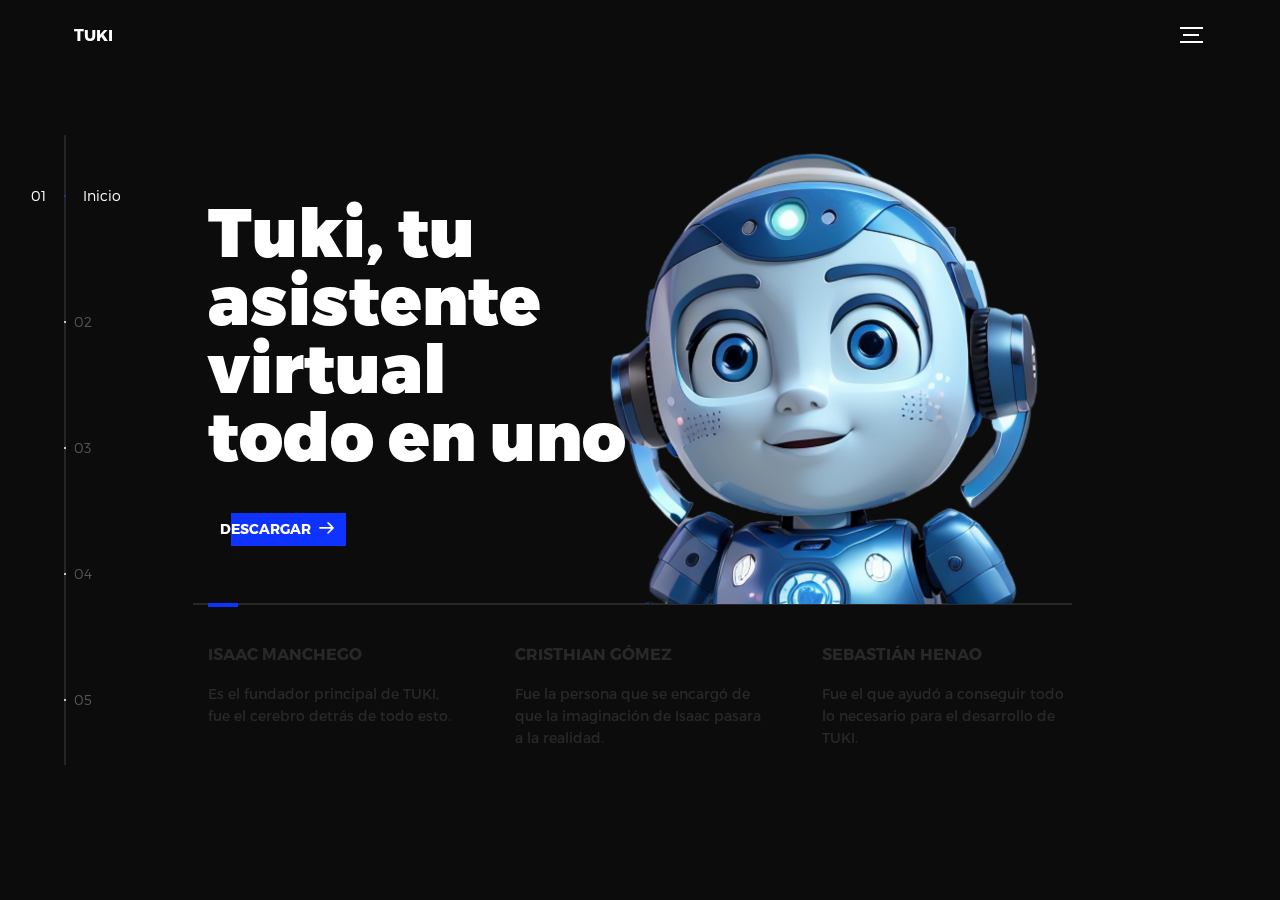
==== index.html @ 8a431427 "first commit" ====
<!DOCTYPE html>
<html lang="en">
<head>
  <title>TUKI</title>
  <meta charset="utf-8">
  <meta name="viewport" content="width=device-width, initial-scale=1">
  <meta http-equiv="X-UA-Compatible" content="IE=edge">
  <meta name="description" content="HTML5 website template">
  <meta name="keywords" content="global, template, html, sass, jquery">
  <meta name="author" content="Bucky Maler">
  <link rel="stylesheet" href="assets/css/main.css">
</head>
<body>

<!-- notification for small viewports and landscape oriented smartphones -->
<div class="device-notification">
  <a class="device-notification--logo" href="#0">
    <img src="" alt="Global">
    <p>TUKI</p>
  </a>
  <p class="device-notification--message">Global has so much to offer that we must request you orient your device to portrait or find a larger screen. You won't be disappointed.</p>
</div>

<div class="perspective effect-rotate-left">
  <div class="container"><div class="outer-nav--return"></div>
    <div id="viewport" class="l-viewport">
      <div class="l-wrapper">
        <header class="header">
          <a class="header--logo" href="#0">
            
            <p>TUKI</p>
          </a>
          <button class="header--cta cta">Descargar</button>
          <div class="header--nav-toggle">
            <span></span>
          </div>
        </header>
        <nav class="l-side-nav">
          <ul class="side-nav">
            <li class="is-active"><span>Inicio</span></li>
            <li><span>Plataformas</span></li>
            <li><span>Acerca de</span></li>
            <li><span>Blog</span></li>
            <li><span>Ayuda</span></li>
          </ul>
        </nav>
        <ul class="l-main-content main-content">
          <li class="l-section section section--is-active">
            <div class="intro">
              <div class="intro--banner">
                <h1>Tuki, tu<br> asistente<br>virtual<br>todo en uno</h1>
                <button class="cta">Descargar
                  <svg version="1.1" id="Layer_1" xmlns="http://www.w3.org/2000/svg" xmlns:xlink="http://www.w3.org/1999/xlink" x="0px" y="0px" viewBox="0 0 150 118" style="enable-background:new 0 0 150 118;" xml:space="preserve">
                  <g transform="translate(0.000000,118.000000) scale(0.100000,-0.100000)">
                    <path d="M870,1167c-34-17-55-57-46-90c3-15,81-100,194-211l187-185l-565-1c-431,0-571-3-590-13c-55-28-64-94-18-137c21-20,33-20,597-20h575l-192-193C800,103,794,94,849,39c20-20,39-29,61-29c28,0,63,30,298,262c147,144,272,271,279,282c30,51,23,60-219,304C947,1180,926,1196,870,1167z"/>
                  </g>
                  </svg>
                  <span class="btn-background"></span>
                </button>
                <img src="assets/img/face.png" alt="Welcome">
              </div>
              <div class="intro--options">
                <a href="#0">
                  <h3>Isaac Manchego</h3>
                  <p>Es el fundador principal de TUKI, fue el cerebro detrás de todo esto.</p>
                </a>
                <a href="#0">
                  <h3>Cristhian Gómez</h3>
                  <p>Fue la persona que se encargó de que la imaginación de Isaac pasara a la realidad.</p>
                </a>
                <a href="#0">
                  <h3>Sebastián Henao</h3>
                  <p>Fue el que ayudó a conseguir todo lo necesario para el desarrollo de TUKI.</p>
                </a>
              </div>
            </div>
          </li>
          <li class="l-section section">
            <div class="work">
              <h2>En todos los dispositivos</h2>
              <div class="work--lockup">
                <ul class="slider">
                  <li class="slider--item slider--item-left">
                    <a href="#0">
                      <div class="slider--item-image">
                        <img src="assets/img/tv.png" alt="TVs">
                      </div>
                      <p class="slider--item-title">Televisores</p>
                      <p class="slider--item-description">Una nueva manera de interactuar con tu televisor.</p>
                    </a>
                  </li>
                  <li class="slider--item slider--item-center">
                    <a href="#0">
                      <div class="slider--item-image">
                        <img src="assets/img/mac.png" alt="desktop">
                      </div>
                      <p class="slider--item-title">Escritorio</p>
                      <p class="slider--item-description">La ayuda remota y productividad son los más esenciales a la hora de usar TUKI en tu computadora.</p>
                    </a>
                  </li>
                  
                  <li class="slider--item slider--item-right">
                    <a href="#0">
                      <div class="slider--item-image">
                        <img src="assets/img/mobilee.png" alt="Mobile">
                      </div>
                      <p class="slider--item-title">Móviles</p>
                      <p class="slider--item-description">TUKI y tú más cercanos que nunca. La comunicación más fácil de todas.</p>
                    </a>
                  </li>
                  <li class="slider--item slider--item2">
                    <a href="#0">
                      <div class="slider--item-image">
                        <img src="assets/img/relloj.png" alt="Watchs">
                      </div>
                      <p class="slider--item-title">Relojes</p>
                      <p class="slider--item-description">El chat de voz y la conectividad, es otro nivel.</p>
                    </a>
                  </li>
                  <li class="slider--item slider--item2">
                    <a href="#0">
                      <div class="slider--item-image">
                        <img src="assets/img/tesla.png" alt="Autos">
                      </div>
                      <p class="slider--item-title">Automóviles</p>
                      <p class="slider--item-description">Tus mejores viajes y aventuras junto a TUKI.</p>
                    </a>
                  </li>
                  <li class="slider--item slider--item2">
                    <a href="#0">
                      <div class="slider--item-image">
                        <img src="assets/img/tablet.png" alt="Tablets">
                      </div>
                      <p class="slider--item-title">Tablets</p>
                      <p class="slider--item-description">La versión ampliada de TUKI Mobile, nada más que agregar.</p>
                    </a>
                  </li>
                </ul>
                <div class="slider--prev">
                  <svg version="1.1" id="Layer_1" xmlns="http://www.w3.org/2000/svg" xmlns:xlink="http://www.w3.org/1999/xlink" x="0px" y="0px"
                  viewBox="0 0 150 118" style="enable-background:new 0 0 150 118;" xml:space="preserve">
                  <g transform="translate(0.000000,118.000000) scale(0.100000,-0.100000)">
                    <path d="M561,1169C525,1155,10,640,3,612c-3-13,1-36,8-52c8-15,134-145,281-289C527,41,562,10,590,10c22,0,41,9,61,29
                    c55,55,49,64-163,278L296,510h575c564,0,576,0,597,20c46,43,37,109-18,137c-19,10-159,13-590,13l-565,1l182,180
                    c101,99,187,188,193,199c16,30,12,57-12,84C631,1174,595,1183,561,1169z"/>
                  </g>
                  </svg>
                </div>
                <div class="slider--next">
                  <svg version="1.1" id="Layer_1" xmlns="http://www.w3.org/2000/svg" xmlns:xlink="http://www.w3.org/1999/xlink" x="0px" y="0px" viewBox="0 0 150 118" style="enable-background:new 0 0 150 118;" xml:space="preserve">
                  <g transform="translate(0.000000,118.000000) scale(0.100000,-0.100000)">
                    <path d="M870,1167c-34-17-55-57-46-90c3-15,81-100,194-211l187-185l-565-1c-431,0-571-3-590-13c-55-28-64-94-18-137c21-20,33-20,597-20h575l-192-193C800,103,794,94,849,39c20-20,39-29,61-29c28,0,63,30,298,262c147,144,272,271,279,282c30,51,23,60-219,304C947,1180,926,1196,870,1167z"/>
                  </g>
                  </svg>
                </div>
              </div>
            </div>
          </li>
          <li class="l-section section">
            <div class="about">
              <div class="about--banner">
                <h2>Tu acceso<br>al futuro<br>tecnológico<br>con TUKI.</h2>
                <a href="#0">Ver más
                  <span>
                    <svg version="1.1" id="Layer_1" xmlns="http://www.w3.org/2000/svg" xmlns:xlink="http://www.w3.org/1999/xlink" x="0px" y="0px" viewBox="0 0 150 118" style="enable-background:new 0 0 150 118;" xml:space="preserve">
                    <g transform="translate(0.000000,118.000000) scale(0.100000,-0.100000)">
                      <path d="M870,1167c-34-17-55-57-46-90c3-15,81-100,194-211l187-185l-565-1c-431,0-571-3-590-13c-55-28-64-94-18-137c21-20,33-20,597-20h575l-192-193C800,103,794,94,849,39c20-20,39-29,61-29c28,0,63,30,298,262c147,144,272,271,279,282c30,51,23,60-219,304C947,1180,926,1196,870,1167z"/>
                    </g>
                    </svg>
                  </span>
                </a>
                <img src="assets/img/acerca de.png" alt="About Us">
              </div>
              <div class="about--options">
                <a href="#0">
                  <h3>Historia y Misión</h3>
                </a>
                <a href="#0">
                  <h3>Nuestro equipo</h3>
                </a>
                <a href="#0">
                  <h3>Proceso y Desarrollo</h3>
                </a>
              </div>
            </div>
          </li>
          <li class="l-section section">
            <div class="about">
              <div class="about--banner">
                <h2 class="titulo">TUKIBlog <br> La comunidad con <br> acceso al <br>futuro tecnológico</h2>
                <a class="more" href="#0">Ver más
                  <span>
                    <svg version="1.1" id="Layer_1" xmlns="http://www.w3.org/2000/svg" xmlns:xlink="http://www.w3.org/1999/xlink" x="0px" y="0px" viewBox="0 0 150 118" style="enable-background:new 0 0 150 118;" xml:space="preserve">
                    <g transform="translate(0.000000,118.000000) scale(0.100000,-0.100000)">
                      <path d="M870,1167c-34-17-55-57-46-90c3-15,81-100,194-211l187-185l-565-1c-431,0-571-3-590-13c-55-28-64-94-18-137c21-20,33-20,597-20h575l-192-193C800,103,794,94,849,39c20-20,39-29,61-29c28,0,63,30,298,262c147,144,272,271,279,282c30,51,23,60-219,304C947,1180,926,1196,870,1167z"/>
                    </g>
                    </svg>
                  </span>
                </a>
                <video src="assets/img/chat.mp4" autoplay>
              </div>
              <div class="intro--options1">
                <a href="#0">
                  <h3>Explora la Tecnología con TUKI</h3>
                  <p>Descubre el mundo tecnológico a través de los ojos de TUKI.</p>
                </a>
                <a href="#0">
                  <h3>Historias Inspiradoras con TUKI</h3>
                  <p>Sumérgete en las historias reales de personas que han transformado sus vidas con TUKI.</p>
                </a>
                <a href="#0">
                  <h3>Consejos para una Vida Digital Equilibrada</h3>
                  <p>Encuentra el equilibrio perfecto entre tu vida en línea y fuera de ella</p>
                </a>
              </div>
            </div>
          </li>
          <li class="l-section section">
            <div class="hire">
              <h2>Soluciona tus problemas</h2>
              <div class="list-help">
              <ul>
                <li>Guía de solución de problemas</li>
                <li>Tutoriales y demos</li>
                <li>Preguntas frecuentes (FAQs)</li>
                <li>Centro de conocimiento</li>
                <li>Foro de Usuarios</li>
                <li>Soporte en tiempo real</li>
                <li>Actualizaciones y noticias</li>
                <li>Manuales de usuario</li>
                <li>Política de privacidad y seguridad</li>
                <li>Chat</li>
                <li>Contacto de soporte</li>
                <li>Feedback del usuario</li>
              </ul>
              </div>
            </div>
          </li>
        </ul>
      </div>
    </div>
  </div>
  <ul class="outer-nav">
    <li class="is-active">Inicio</li>
    <li>Plataformas</li>
    <li>Acerca de</li>
    <li>Blog</li>
    <li>Ayuda</li>
  </ul>
</div>

<script src="https://ajax.googleapis.com/ajax/libs/jquery/2.2.4/jquery.min.js"></script>
<script>window.jQuery || document.write('<script src="assets/js/vendor/jquery-2.2.4.min.js"><\/script>')</script>
<script src="assets/js/functions-min.js"></script>
</body>
</html>
---- assets/css/main.css ----
@font-face {
  font-family: "Montserrat";
  src: url("fonts/Montserrat-Black.eot");
  src: local("☺"), url("fonts/Montserrat-Black.woff") format("woff"),
    url("fonts/Montserrat-Black.ttf") format("truetype"),
    url("fonts/Montserrat-Black.svg") format("svg");
  font-weight: 900;
  font-style: normal;
}
@font-face {
  font-family: "Montserrat";
  src: url("fonts/Montserrat-Bold.eot");
  src: local("☺"), url("fonts/Montserrat-Bold.woff") format("woff"),
    url("fonts/Montserrat-Bold.ttf") format("truetype"),
    url("fonts/Montserrat-Bold.svg") format("svg");
  font-weight: 700;
  font-style: normal;
}
@font-face {
  font-family: "Montserrat";
  src: url("fonts/Montserrat-Regular.eot");
  src: local("☺"), url("fonts/Montserrat-Regular.woff") format("woff"),
    url("fonts/Montserrat-Regular.ttf") format("truetype"),
    url("fonts/Montserrat-Regular.svg") format("svg");
  font-weight: 400;
  font-style: normal;
}
@font-face {
  font-family: "Montserrat";
  src: url("fonts/Montserrat-Light.eot");
  src: local("☺"), url("fonts/Montserrat-Light.woff") format("woff"),
    url("fonts/Montserrat-Light.ttf") format("truetype"),
    url("fonts/Montserrat-Light.svg") format("svg");
  font-weight: 300;
  font-style: normal;
} /*! normalize.css v3.0.2 | MIT License | git.io/normalize */
html {
  font-family: sans-serif;
  -ms-text-size-adjust: 100%;
  -webkit-text-size-adjust: 100%;
}
body {
  margin: 0;
}
article,
aside,
details,
figcaption,
figure,
footer,
header,
hgroup,
main,
menu,
nav,
section,
summary {
  display: block;
}
audio,
canvas,
progress,
video {
  display: inline-block;
  vertical-align: baseline;
}
audio:not([controls]) {
  display: none;
  height: 0;
}
[hidden],
template {
  display: none;
}
a {
  background-color: transparent;
}
a:active,
a:hover {
  outline: 0;
}
abbr[title] {
  border-bottom: 1px dotted;
}
b,
strong {
  font-weight: bold;
}
dfn {
  font-style: italic;
}
h1 {
  font-size: 2em;
  margin: 0.67em 0;
}
mark {
  background: #ff0;
  color: #000;
}
small {
  font-size: 80%;
}
sub,
sup {
  font-size: 75%;
  line-height: 0;
  position: relative;
  vertical-align: baseline;
}
sup {
  top: -0.5em;
}
sub {
  bottom: -0.25em;
}
img {
  border: 0;
}
svg:not(:root) {
  overflow: hidden;
}
figure {
  margin: 1em 40px;
}
hr {
  box-sizing: content-box;
  height: 0;
}
pre {
  overflow: auto;
}
code,
kbd,
pre,
samp {
  font-family: monospace, monospace;
  font-size: 1em;
}
button,
input,
optgroup,
select,
textarea {
  color: inherit;
  font: inherit;
  margin: 0;
}
button {
  overflow: visible;
}
button,
select {
  text-transform: none;
}
button,
html input[type="button"],
input[type="reset"],
input[type="submit"] {
  -webkit-appearance: button;
  cursor: pointer;
}
button[disabled],
html input[disabled] {
  cursor: default;
}
button::-moz-focus-inner,
input::-moz-focus-inner {
  border: 0;
  padding: 0;
}
input {
  line-height: normal;
}
input[type="checkbox"],
input[type="radio"] {
  box-sizing: border-box;
  padding: 0;
}
input[type="number"]::-webkit-inner-spin-button,
input[type="number"]::-webkit-outer-spin-button {
  height: auto;
}
input[type="search"] {
  -webkit-appearance: textfield;
  box-sizing: content-box;
}
input[type="search"]::-webkit-search-cancel-button,
input[type="search"]::-webkit-search-decoration {
  -webkit-appearance: none;
}
fieldset {
  border: 1px solid #c0c0c0;
  margin: 0 2px;
  padding: 0.35em 0.625em 0.75em;
}
legend {
  border: 0;
  padding: 0;
}
textarea {
  overflow: auto;
}
optgroup {
  font-weight: bold;
}
table {
  border-collapse: collapse;
  border-spacing: 0;
}
td,
th {
  padding: 0;
}
::-moz-selection {
  background: #fff498;
}
::selection {
  background: #fff498;
}
::-moz-selection {
  background: #fff498;
}
img::-moz-selection {
  background: transparent;
}
img::selection {
  background: transparent;
}
img::-moz-selection {
  background: transparent;
}
body {
  -webkit-tap-highlight-color: #fff498;
}
body {
  background-color: #0c0c0c;
  font-size: 14px;
  line-height: 1.6;
  font-family: "Montserrat", sans-serif;
  color: #fff;
  -webkit-font-smoothing: antialiased;
  -webkit-text-size-adjust: 100%;
}
.l-viewport {
  position: relative;
  width: 100%;
  height: 100vh;
  box-shadow: 0 0 45px 5px rgba(0, 0, 0, 0.85);
  overflow: hidden;
}
.l-wrapper {
  position: relative;
  width: 1440px;
  max-width: 90%;
  height: 100%;
  margin: 0 auto;
}
.l-side-nav {
  position: absolute;
  left: 0;
  display: -webkit-box;
  display: -webkit-flex;
  display: -ms-flexbox;
  display: flex;
  height: 100%;
  -webkit-box-align: center;
  -webkit-align-items: center;
  -ms-flex-align: center;
  align-items: center;
}
.l-side-nav::before {
  content: "";
  position: absolute;
  top: 50%;
  left: 0;
  -webkit-transform: translateY(-50%);
  transform: translateY(-50%);
  width: 2px;
  height: 70%;
  max-height: 750px;
  background-color: #555;
  opacity: 0.35;
  z-index: 10;
}
@media (max-width: 1180px) {
  .l-side-nav {
    display: none;
  }
}
.l-main-content {
  position: relative;
  width: 100%;
  height: 100%;
  margin: 0;
  padding: 0;
  list-style: none;
}
.l-section {
  position: absolute;
  width: 100%;
  height: 100%;
}
.device-notification {
  display: none;
  position: fixed;
  top: 0;
  left: 0;
  width: 100%;
  height: 100%;
  -webkit-box-orient: vertical;
  -webkit-box-direction: normal;
  -webkit-flex-direction: column;
  -ms-flex-direction: column;
  flex-direction: column;
  -webkit-box-align: center;
  -webkit-align-items: center;
  -ms-flex-align: center;
  -ms-grid-row-align: center;
  align-items: center;
  -webkit-box-pack: center;
  -webkit-justify-content: center;
  -ms-flex-pack: center;
  justify-content: center;
  background-color: #0c0c0c;
  z-index: 12;
}
.device-notification--logo {
  display: -webkit-box;
  display: -webkit-flex;
  display: -ms-flexbox;
  display: flex;
  -webkit-box-align: center;
  -webkit-align-items: center;
  -ms-flex-align: center;
  align-items: center;
  text-decoration: none;
  color: #fff;
}
.device-notification--logo p {
  margin: 0 0 0 10px;
  font-size: 16px;
  font-weight: 700;
  text-transform: uppercase;
}
.device-notification--message {
  width: 70%;
  margin: 30px 0 0 0;
  font-weight: 700;
  text-align: center;
}
@media (max-width: 767px) and (min-width: 601px) and (max-height: 680px) {
  .device-notification {
    display: -webkit-box;
    display: -webkit-flex;
    display: -ms-flexbox;
    display: flex;
  }
}
@media (max-width: 600px) and (min-width: 480px) and (max-height: 580px) {
  .device-notification {
    display: -webkit-box;
    display: -webkit-flex;
    display: -ms-flexbox;
    display: flex;
  }
}
@media (max-width: 736px) and (min-width: 360px) and (orientation: landscape) {
  .device-notification {
    display: -webkit-box;
    display: -webkit-flex;
    display: -ms-flexbox;
    display: flex;
  }
}
@media (max-width: 359px) {
  .device-notification {
    display: -webkit-box;
    display: -webkit-flex;
    display: -ms-flexbox;
    display: flex;
  }
}
.section {
  opacity: 0;
  visibility: hidden;
  -webkit-transition: opacity 0.4s ease-in-out, visibility 0s 0.4s;
  transition: opacity 0.4s ease-in-out, visibility 0s 0.4s;
}
.section--is-active {
  opacity: 1;
  visibility: visible;
  z-index: 1;
  -webkit-transition: opacity 0.4s ease-in-out 0.4s;
  transition: opacity 0.4s ease-in-out 0.4s;
}
.section--next {
  -webkit-transform: translateY(-45px);
  transform: translateY(-45px);
  -webkit-transition: -webkit-transform 0.4s ease-in-out;
  transition: -webkit-transform 0.4s ease-in-out;
  transition: transform 0.4s ease-in-out;
  transition: transform 0.4s ease-in-out, -webkit-transform 0.4s ease-in-out;
}
.section--prev {
  -webkit-transform: translateY(45px);
  transform: translateY(45px);
  -webkit-transition: -webkit-transform 0.4s ease-in-out;
  transition: -webkit-transform 0.4s ease-in-out;
  transition: transform 0.4s ease-in-out;
  transition: transform 0.4s ease-in-out, -webkit-transform 0.4s ease-in-out;
}
.header {
  position: absolute;
  top: 0;
  left: 0;
  display: -webkit-box;
  display: -webkit-flex;
  display: -ms-flexbox;
  display: flex;
  width: 100%;
  height: 70px;
  -webkit-box-align: center;
  -webkit-align-items: center;
  -ms-flex-align: center;
  align-items: center;
  -webkit-box-pack: justify;
  -webkit-justify-content: space-between;
  -ms-flex-pack: justify;
  justify-content: space-between;
  z-index: 10;
}
.header--logo {
  display: -webkit-box;
  display: -webkit-flex;
  display: -ms-flexbox;
  display: flex;
  -webkit-box-align: center;
  -webkit-align-items: center;
  -ms-flex-align: center;
  align-items: center;
  text-decoration: none;
  color: #fff;
}
.header--logo p {
  margin: 0 0 0 10px;
  font-size: 16px;
  font-weight: 700;
  text-transform: uppercase;
}
.header--nav-toggle {
  display: -webkit-box;
  display: -webkit-flex;
  display: -ms-flexbox;
  display: flex;
  width: 50px;
  height: 50px;
  -webkit-box-orient: vertical;
  -webkit-box-direction: normal;
  -webkit-flex-direction: column;
  -ms-flex-direction: column;
  flex-direction: column;
  -webkit-box-align: center;
  -webkit-align-items: center;
  -ms-flex-align: center;
  align-items: center;
  -webkit-box-pack: center;
  -webkit-justify-content: center;
  -ms-flex-pack: center;
  justify-content: center;
  cursor: pointer;
}
.header--nav-toggle span,
.header--nav-toggle::before,
.header--nav-toggle::after {
  content: "";
  position: relative;
  width: 16px;
  height: 2px;
  background-color: #fff;
}
.header--nav-toggle::before {
  bottom: 5px;
  width: 23px;
}
.header--nav-toggle::after {
  top: 5px;
  width: 23px;
}
.header--cta {
  position: absolute;
  top: 50%;
  left: 50%;
  -webkit-transform: translate(-50%, -50%);
  transform: translate(-50%, -50%);
  padding: 0 20px;
  line-height: 30px;
  text-decoration: none;
  color: #fff;
  font-weight: 700;
  text-transform: uppercase;
  background-color: #0f33ff;
  border: none;
  opacity: 0;
  visibility: hidden;
  -webkit-transition: opacity 0.4s ease-in-out, visibility 0s 0.4s;
  transition: opacity 0.4s ease-in-out, visibility 0s 0.4s;
}
.header--cta:focus {
  outline: none;
}
.header--cta.is-active {
  opacity: 1;
  visibility: visible;
  -webkit-transition: opacity 0.4s ease-in-out 0.4s;
  transition: opacity 0.4s ease-in-out 0.4s;
}
@media (max-width: 767px) {
  .header--cta {
    display: none;
  }
}
.side-nav {
  position: relative;
  display: -webkit-box;
  display: -webkit-flex;
  display: -ms-flexbox;
  display: flex;
  width: 100px;
  height: 70%;
  max-height: 750px;
  -webkit-box-orient: vertical;
  -webkit-box-direction: normal;
  -webkit-flex-direction: column;
  -ms-flex-direction: column;
  flex-direction: column;
  -webkit-justify-content: space-around;
  -ms-flex-pack: distribute;
  justify-content: space-around;
  margin: 0;
  padding: 0;
  list-style-position: inside;
  z-index: 10;
}
.side-nav > li {
  position: relative;
  top: -5px;
  color: #fff;
  font-size: 6px;
  cursor: pointer;
}
.side-nav > li span {
  position: relative;
  top: 3px;
  left: 10px;
  color: #fff;
  font-size: 14px;
  font-weight: 300;
  opacity: 0;
  visibility: hidden;
}
.side-nav > li::before {
  position: absolute;
  top: 3px;
  left: 10px;
  color: #555;
  font-size: 14px;
  font-weight: 300;
}
.side-nav li:nth-child(1)::before {
  content: "01";
}
.side-nav li:nth-child(2)::before {
  content: "02";
}
.side-nav li:nth-child(3)::before {
  content: "03";
}
.side-nav li:nth-child(4)::before {
  content: "04";
}
.side-nav li:nth-child(5)::before {
  content: "05";
}
.side-nav li.is-active {
  color: #0f33ff;
  -webkit-transition: color 0.4s ease-in-out;
  transition: color 0.4s ease-in-out;
}
.side-nav li.is-active span {
  opacity: 1;
  visibility: visible;
  -webkit-transition: opacity 0.4s ease-in-out;
  transition: opacity 0.4s ease-in-out;
}
.side-nav li.is-active::before {
  left: -33px;
  color: #fff;
}
.intro {
  position: relative;
  display: -webkit-box;
  display: -webkit-flex;
  display: -ms-flexbox;
  display: flex;
  width: 900px;
  max-width: 75%;
  height: 100%;
  -webkit-box-orient: vertical;
  -webkit-box-direction: normal;
  -webkit-flex-direction: column;
  -ms-flex-direction: column;
  flex-direction: column;
  -webkit-box-pack: center;
  -webkit-justify-content: center;
  -ms-flex-pack: center;
  justify-content: center;
  margin: 0 auto;
}
@media (max-width: 1180px) {
  .intro {
    max-width: 100%;
  }
}
.intro--banner {
  position: relative;
  height: 475px;
}
.intro--banner::before {
  content: "";
  position: absolute;
  bottom: 20px;
  left: -15px;
  right: 0;
  height: 2px;
  background-color: #282828;
}
.intro--banner::after {
  content: "";
  position: absolute;
  bottom: 18px;
  left: 0;
  width: 30px;
  height: 4px;
  background-color: #0f33ff;
}
.intro--banner h1 {
  position: relative;
  font-size: 68px;
  font-weight: 900;
  line-height: 1;
  z-index: 1;
}
.intro--banner button {
  position: relative;
  padding: 5px 17px 5px 12px;
  font-weight: 700;
  text-transform: uppercase;
  background-color: transparent;
  border: none;
}
.intro--banner button .btn-background {
  position: absolute;
  top: 0;
  left: 23px;
  right: 0;
  height: 100%;
  background-color: #0f33ff;
  z-index: -1;
  -webkit-transition: left 0.2s ease-in-out;
  transition: left 0.2s ease-in-out;
}
.intro--banner button:hover .btn-background {
  left: 0;
}
.intro--banner button:focus {
  outline: none;
}
.intro--banner button svg {
  position: relative;
  left: 5px;
  width: 15px;
  fill: #fff;
}
.intro--banner img {
  position: absolute;
  bottom: 21px;
  right: -12px;
}
.intro--options {
  display: -webkit-box;
  display: -webkit-flex;
  display: -ms-flexbox;
  display: flex;
  -webkit-box-pack: justify;
  -webkit-justify-content: space-between;
  -ms-flex-pack: justify;
  justify-content: space-between;
  margin: 0;
  padding: 0;
  list-style: none;
}
.intro--options > a {
  max-width: 250px;
  text-decoration: none;
  color: #282828;
  -webkit-transition: color 0.2s ease-in-out;
  transition: color 0.2s ease-in-out;
}
.intro--options > a:hover {
  color: #fff;
}
.intro--options h3 {
  font-size: 16px;
  text-transform: uppercase;
}
.intro--options p {
  margin-bottom: 0;
}

.intro--options1 {
  display: -webkit-box;
  display: -webkit-flex;
  display: -ms-flexbox;
  display: flex;
  -webkit-box-pack: justify;
  -webkit-justify-content: space-between;
  -ms-flex-pack: justify;
  justify-content: space-between;
  margin: 0;
  padding: 0;
  list-style: none;
}
.intro--options1 > a {
  max-width: 250px;
  text-decoration: none;
  color: gray;
  -webkit-transition: color 0.2s ease-in-out;
  transition: color 0.2s ease-in-out;
}
.intro--options1 > a:hover {
  color: #fff;
}
.intro--options1 h3 {
  font-size: 16px;
  text-transform: uppercase;
  transform: translateY(-50%);
  background-color: #0f33ff;
  border-radius: 10px;
  padding: 3px 9px;
  color: #fff;
}
.intro--options1 p {
  margin-bottom:0px;
  transform: translateY(-60%);
}
@media (max-width: 900px) {
  .intro--banner {
    height: 380px;
  }
  .intro--banner h1 {
    font-size: 55px;
  }
  .intro--banner img {
    width: 430px;
  }
  .intro--options > a {
    margin-right: 30px;
  }
  .intro--options > a:last-child {
    margin-right: 0;
  }
}
@media (max-width: 767px) {
  .intro--banner {
    height: 305px;
  }
  .intro--banner h1 {
    font-size: 44px;
  }
  .intro--banner img {
    width: 330px;
  }
  .intro--options {
    display: block;
  }
  .intro--options > a {
    display: block;
    max-width: 100%;
    margin: 0 0 30px 0;
  }
  .intro--options > a:last-child {
    margin-bottom: 0;
  }
}
@media (max-width: 600px) {
  .intro--banner {
    height: 360px;
  }
  .intro--banner h1 {
    font-size: 55px;
  }
  .intro--banner img {
    display: none;
  }
}
@media (max-width: 600px) and (max-height: 750px) {
  .intro--banner {
    height: auto;
  }
  .intro--banner::before,
  .intro--banner::after {
    display: none;
  }
  .intro--banner h1 {
    margin-top: 0;
  }
  .intro--options {
    display: none;
  }
}
.work {
  position: relative;
  display: -webkit-box;
  display: -webkit-flex;
  display: -ms-flexbox;
  display: flex;
  width: 960px;
  max-width: 80%;
  height: 100%;
  -webkit-box-orient: vertical;
  -webkit-box-direction: normal;
  -webkit-flex-direction: column;
  -ms-flex-direction: column;
  flex-direction: column;
  -webkit-box-pack: center;
  -webkit-justify-content: center;
  -ms-flex-pack: center;
  justify-content: center;
  margin: 0 auto;
}
@media (max-width: 1180px) {
  .work {
    max-width: 100%;
  }
}
.work h2 {
  margin: 0 0 20px 0;
  font-size: 30px;
  text-align: center;
}
.work--lockup {
  position: relative;
}
.work--lockup .slider {
  position: relative;
  display: -webkit-box;
  display: -webkit-flex;
  display: -ms-flexbox;
  display: flex;
  width: 80%;
  margin: 0 auto;
  padding: 0;
  list-style: none;
}
.work--lockup .slider--item {
  position: absolute;
  display: none;
  text-align: center;
}
.work--lockup .slider--item a {
  text-decoration: none;
  color: #fff;
}
.work--lockup .slider--item-title {
  margin-top: 10px;
  font-size: 12px;
  font-weight: 700;
  text-transform: uppercase;
  background-color: #000;
  border-radius: 15px;
}

.work--lockup .slider--item-title2 {
    margin-top: 10px;
    font-size: 12px;
    font-weight: 700;
    text-transform: uppercase;
}

.work--lockup .slider--item-description {
  display: none;
  max-width: 250px;
  margin: 0 auto;
}
.work--lockup .slider--item-image {
  width: 150px;
  height: 150px;
  margin: 0 auto;
  border-radius: 50%;
  overflow: hidden;
}
.work--lockup .slider--item-image img {
  width: 100%;
}
.work--lockup .slider--item-left {
  top: 50%;
  left: 0;
  -webkit-transform: translateY(-50%);
  transform: translateY(-50%);
  display: block;
}
.work--lockup .slider--item-right {
  top: 50%;
  right: 0;
  -webkit-transform: translateY(-50%);
  transform: translateY(-50%);
  display: block;
}
.work--lockup .slider--item-center {
  position: relative;
  top: 30px;
  left: 50%;
  -webkit-transform: translateX(-50%);
  transform: translateX(-50%);
  display: block;
}
.work--lockup .slider--item-center a {
  color: #fff;
}
.work--lockup .slider--item-center .slider--item-title {
  margin-top: 25px;
  font-size: 16px;
}
.work--lockup .slider--item-center .slider--item-description {
  display: block;
}
.work--lockup .slider--item-center .slider--item-image {
  width: 300px;
  height: 300px;
}
.work--lockup .slider--next,
.work--lockup .slider--prev {
  position: absolute;
  top: 160px;
  display: -webkit-box;
  display: -webkit-flex;
  display: -ms-flexbox;
  display: flex;
  width: 50px;
  height: 50px;
  -webkit-box-align: center;
  -webkit-align-items: center;
  -ms-flex-align: center;
  align-items: center;
  -webkit-box-pack: center;
  -webkit-justify-content: center;
  -ms-flex-pack: center;
  justify-content: center;
  background-color: #282828;
  border-radius: 50%;
  cursor: pointer;
}
.work--lockup .slider--next svg,
.work--lockup .slider--prev svg {
  width: 20px;
  fill: #fff;
}
.work--lockup .slider--next {
  right: 0;
}
.work--lockup .slider--prev {
  left: 0;
}
@media (max-width: 900px) {
  .work--lockup .slider--item-image {
    width: 120px;
    height: 120px;
  }
  .work--lockup .slider--item-center .slider--item-image {
    width: 240px;
    height: 240px;
  }
  .work--lockup .slider--next,
  .work--lockup .slider--prev {
    top: 130px;
  }
}
@media (max-width: 767px) {
  .work--lockup .slider {
    width: 75%;
  }
  .work--lockup .slider--item-image {
    width: 90px;
    height: 90px;
  }
  .work--lockup .slider--item-center .slider--item-image {
    width: 190px;
    height: 190px;
  }
  .work--lockup .slider--next,
  .work--lockup .slider--prev {
    top: 105px;
  }
}
@media (max-width: 600px) {
  .work--lockup .slider {
    width: auto;
  }
  .work--lockup .slider--item-left,
  .work--lockup .slider--item-right {
    display: none;
  }
}
.about {
  position: relative;
  display: -webkit-box;
  display: -webkit-flex;
  display: -ms-flexbox;
  display: flex;
  width: 900px;
  max-width: 75%;
  height: 100%;
  -webkit-box-orient: vertical;
  -webkit-box-direction: normal;
  -webkit-flex-direction: column;
  -ms-flex-direction: column;
  flex-direction: column;
  -webkit-box-pack: center;
  -webkit-justify-content: center;
  -ms-flex-pack: center;
  justify-content: center;
  margin: 0 auto;
}
@media (max-width: 1180px) {
  .about {
    max-width: 100%;
  }
}
.about--banner {
  position: relative;
  height: 475px;
}
.about--banner::before {
  content: "";
  position: absolute;
  top: 20px;
  left: 200px;
  -webkit-transform: rotate(-25deg);
  transform: rotate(-25deg);
  border: 5px solid #0f33ff;
  border-right-color: transparent;
  border-bottom-color: transparent;
}
.about--banner::after {
  content: "";
  position: absolute;
  top: 75px;
  left: 400px;
  -webkit-transform: rotate(45deg);
  transform: rotate(45deg);
  width: 10px;
  height: 10px;
  background-color: #0f33ff;
}
.about--banner h2 {
  position: relative;
  margin-top: 35px;
  font-size: 68px;
  font-weight: 900;
  line-height: 1;
  z-index: 1;
}
.about--banner h2::before {
  content: "";
  position: absolute;
  top: 60px;
  left: 268px;
  width: 30px;
  height: 30px;
  background-color: #0f33ff;
  border-radius: 50%;
}
.about--banner h2::after {
  content: "";
  position: absolute;
  top: 255px;
  left: 255px;
  width: 10px;
  height: 10px;
  background-color: #0f33ff;
}

.about--banner .titulo {
  position: relative;
  margin-top: 55px;
  font-size: 68px;
  font-weight: 900;
  line-height: 1;
  z-index: 1;
}
.about--banner .titulo::before {
  content: "";
  position: absolute;
  top: 60px;
  left: 268px;
  width: 30px;
  height: 30px;
  background-color: #0f33ff;
  border-radius: 50%;
}
.about--banner .titulo::after {
  content: "";
  position: absolute;
  top: 255px;
  left: 255px;
  width: 10px;
  height: 10px;
  background-color: #0f33ff;
}
.about--banner a {
  padding: 5px 17px 5px 0;
  text-decoration: none;
  color: #fff;
  font-weight: 700;
  text-transform: uppercase;
  background-color: transparent;
}

.about--banner .more {
  padding: 5px 17px 5px 0;
  text-decoration: none;
  color: #fff;
  background-color: #0f33ff;
  font-weight: 700;
  text-transform: uppercase;
  background-color: transparent;
}
.about--banner a:hover svg {
  left: 10px;
}
.about--banner a svg {
  position: relative;
  left: 5px;
  width: 15px;
  fill: #fff;
  -webkit-transition: left 0.2s ease-in-out;
  transition: left 0.2s ease-in-out;
}
.about--banner img {
  position: absolute;
  bottom: -90px;
  right: -12px;
}
.about--banner video {
  position: absolute;
  height: 60vh;
  bottom: 50px;
  border-radius: 20px;
  right: -58px;
}
.about--options {
  display: -webkit-box;
  display: -webkit-flex;
  display: -ms-flexbox;
  display: flex;
  max-width: 600px;
  -webkit-box-pack: justify;
  -webkit-justify-content: space-between;
  -ms-flex-pack: justify;
  justify-content: space-between;
  margin: 0;
  padding: 0;
  list-style: none;
}
.about--options > a {
  position: relative;
  width: 150px;
  height: 75px;
  text-decoration: none;
  color: #fff;
  border: 10px solid #0f33ff;
  background-position: center;
  background-size: cover;
  background-repeat: no-repeat;
}
.about--options > a:nth-child(1) {
  background-image: url("../img/history.webp");
}
.about--options > a:nth-child(2) {
  background-image: url("../img/todo.webp");
}
.about--options > a:nth-child(3) {
  background-image: url("../img/process.webp");
}
.about--options > a:hover h3 {
  bottom: -50px;
}
.about--options h3 {
  position: absolute;
  bottom: -38px;
  left: 10px;
  font-size: 16px;
  text-transform: uppercase;
  -webkit-transition: bottom 0.2s ease-in-out, left 0.2s ease-in-out;
  transition: bottom 0.2s ease-in-out, left 0.2s ease-in-out;
}
@media (max-width: 767px) {
  .about--banner {
    height: 305px;
  }
  .about--banner::before {
    top: 0;
    left: 125px;
  }
  .about--banner::after {
    top: 35px;
    left: 260px;
  }
  .about--banner h2 {
    margin-top: 10px;
    font-size: 44px;
  }
  .about--banner h2::before {
    top: 28px;
    left: 168px;
  }
  .about--banner h2::after {
    top: 163px;
    left: 163px;
  }
  .about--banner img {
    width: 315px;
  }
}
@media (max-width: 600px) {
  .about--banner {
    height: auto;
  }
  .about--banner::before {
    left: 155px;
  }
  .about--banner::after {
    left: 310px;
  }
  .about--banner h2 {
    margin-top: 0;
    font-size: 55px;
  }
  .about--banner h2::before {
    top: 43px;
    left: 214px;
  }
  .about--banner h2::after {
    top: 205px;
    left: 205px;
  }
  .about--banner img {
    display: none;
  }
  .about--options {
    display: none;
  }
}
.contact {
  position: fixed;
  top: 0;
  left: 0;
  width: 100%;
  height: 100;
  background-position: center;
  background-size: cover;
  background-repeat: no-repeat;
}
.contact--lockup {
  position: relative;
  display: -webkit-box;
  display: -webkit-flex;
  display: -ms-flexbox;
  display: flex;
  width: 900px;
  max-width: 75%;
  height: 100%;
  -webkit-box-align: center;
  -webkit-align-items: center;
  -ms-flex-align: center;
  align-items: center;
  -webkit-box-pack: end;
  -webkit-justify-content: flex-end;
  -ms-flex-pack: end;
  justify-content: flex-end;
  margin: 0 auto;
}
@media (max-width: 1180px) {
  .contact--lockup {
    max-width: 90%;
  }
}
@media (max-width: 767px) {
  .contact--lockup {
    -webkit-box-pack: center;
    -webkit-justify-content: center;
    -ms-flex-pack: center;
    justify-content: center;
  }
}
.contact--lockup .modal {
  padding: 45px 45px;
  text-align: center;
  background-color: #0c0c0c;
  box-shadow: 0 0 30px 0 rgba(0, 0, 0, 0.75);
}
.contact--lockup .modal--information p,
.contact--lockup .modal--information a {
  display: block;
  margin: 14px 0;
  text-decoration: none;
  color: #fff;
  font-weight: 700;
}
.contact--lockup .modal--information p {
  margin-top: 0;
}
.contact--lockup .modal--options {
  margin: 0;
  padding: 0;
  list-style: none;
}
.contact--lockup .modal--options > li {
  width: 130px;
  margin: 0 auto 25px auto;
}
.contact--lockup .modal--options li:nth-child(1) {
  background-color: #1769ff;
}
.contact--lockup .modal--options li:nth-child(2) {
  background-color: #ea4c89;
}
.contact--lockup .modal--options li:nth-child(3) {
  margin-bottom: 0;
  background-color: #0f33ff;
  text-transform: uppercase;
}
.contact--lockup .modal--options a {
  display: block;
  width: 100%;
  padding: 8px 0;
  text-decoration: none;
  color: #fff;
  font-weight: 700;
}

.list-help {
  align-items: center;
  justify-content: center;
}

.list-help ul li {
  display: inline-block;
  background-color: transparent;
  border: 1px solid white;
  padding: 8px 8px;
  margin: 10px;
  font-size: 20px;
}

.list-help ul li:hover {
  background-color:#0f33ff;
  border: none;
  font-size: 23px;
  transition: .8s;
}

.hire {
  position: relative;
  display: -webkit-box;
  display: -webkit-flex;
  display: -ms-flexbox;
  display: flex;
  width: 700px;
  max-width: 75%;
  height: 100%;
  -webkit-box-orient: vertical;
  -webkit-box-direction: normal;
  -webkit-flex-direction: column;
  -ms-flex-direction: column;
  flex-direction: column;
  -webkit-box-pack: center;
  -webkit-justify-content: center;
  -ms-flex-pack: center;
  justify-content: center;
  margin: 0 auto;
}
@media (max-width: 1180px) {
  .hire {
    max-width: 100%;
  }
}
.hire h2 {
  margin: 0 0 20px 0;
  font-size: 30px;
  text-align: center;
}
.work-request {
  display: -webkit-box;
  display: -webkit-flex;
  display: -ms-flexbox;
  display: flex;
  width: 100%;
  -webkit-box-orient: vertical;
  -webkit-box-direction: normal;
  -webkit-flex-direction: column;
  -ms-flex-direction: column;
  flex-direction: column;
  -webkit-box-align: center;
  -webkit-align-items: center;
  -ms-flex-align: center;
  align-items: center;
  color: #fff;
}
.work-request input[type="submit"] {
  width: 400px;
  max-width: 100%;
  line-height: 50px;
  font-size: 16px;
  font-weight: 700;
  text-transform: uppercase;
  background-color: #0f33ff;
  border: none;
  border-radius: 0;
}
.work-request input[type="submit"]:focus {
  outline: none;
}
.work-request--options {
  display: -webkit-box;
  display: -webkit-flex;
  display: -ms-flexbox;
  display: flex;
  width: 100%;
  -webkit-box-orient: vertical;
  -webkit-box-direction: normal;
  -webkit-flex-direction: column;
  -ms-flex-direction: column;
  flex-direction: column;
  -webkit-box-align: center;
  -webkit-align-items: center;
  -ms-flex-align: center;
  align-items: center;
  margin: 30px 0;
}
.work-request--options .options-a {
  display: -webkit-box;
  display: -webkit-flex;
  display: -ms-flexbox;
  display: flex;
  width: 100%;
  -webkit-box-pack: justify;
  -webkit-justify-content: space-between;
  -ms-flex-pack: justify;
  justify-content: space-between;
}
.work-request--options .options-b {
  display: -webkit-box;
  display: -webkit-flex;
  display: -ms-flexbox;
  display: flex;
  width: 72%;
  -webkit-flex-wrap: wrap;
  -ms-flex-wrap: wrap;
  flex-wrap: wrap;
  -webkit-justify-content: space-around;
  -ms-flex-pack: distribute;
  justify-content: space-around;
}
.work-request--options label {
  display: block;
  width: 200px;
  margin-bottom: 30px;
  line-height: 50px;
  font-size: 16px;
  font-weight: 700;
  text-align: center;
  border: 2px solid #fff;
  cursor: pointer;
  -webkit-transition: background-color 0.2s ease-in-out,
    border-color 0.2s ease-in-out;
  transition: background-color 0.2s ease-in-out, border-color 0.2s ease-in-out;
}
.work-request--options label svg {
  position: relative;
  left: -5px;
  width: 0;
  fill: #fff;
  -webkit-transition: width 0.2s ease-in-out;
  transition: width 0.2s ease-in-out;
}
.work-request--options input[type="checkbox"] {
  display: none;
}
.work-request--options input[type="checkbox"]:checked + label {
  background-color: #0f33ff;
  border-color: #0f33ff;
}
.work-request--options input[type="checkbox"]:checked + label svg {
  width: 15px;
}
.work-request--information {
  display: -webkit-box;
  display: -webkit-flex;
  display: -ms-flexbox;
  display: flex;
  width: 100%;
  -webkit-box-pack: justify;
  -webkit-justify-content: space-between;
  -ms-flex-pack: justify;
  justify-content: space-between;
  margin-bottom: 60px;
}
.work-request--information .information-name,
.work-request--information .information-email {
  position: relative;
  width: 45%;
  height: 50px;
  font-size: 30px;
  font-weight: 300;
}
.work-request--information input[type="text"],
.work-request--information input[type="email"] {
  width: 100%;
  padding: 0 0 5px 0;
  background-color: transparent;
  border: none;
  border-bottom: 1px solid #fff;
  border-radius: 0;
}
.work-request--information input[type="text"]:focus,
.work-request--information input[type="email"]:focus {
  outline: none;
  background-color: #0c0c0c;
}
.work-request--information label {
  position: absolute;
  top: 0;
  left: 0;
  pointer-events: none;
  -webkit-transition: top 0.2s ease-in-out, font-size 0.2s ease-in-out;
  transition: top 0.2s ease-in-out, font-size 0.2s ease-in-out;
}
.work-request--information input:focus + label,
.work-request--information input.has-value + label {
  top: -15px;
  font-size: 14px;
}
@media (max-width: 767px) {
  .work-request--options {
    -webkit-box-orient: horizontal;
    -webkit-box-direction: normal;
    -webkit-flex-direction: row;
    -ms-flex-direction: row;
    flex-direction: row;
    -webkit-justify-content: space-around;
    -ms-flex-pack: distribute;
    justify-content: space-around;
  }
  .work-request--options .options-a,
  .work-request--options .options-b {
    display: block;
    width: auto;
  }
}
@media (max-width: 600px) {
  .work-request--options {
    margin: 20px 0;
  }
}
@media (max-width: 600px) and (max-width: 415px) {
  .work-request--options {
    -webkit-box-pack: justify;
    -webkit-justify-content: space-between;
    -ms-flex-pack: justify;
    justify-content: space-between;
  }
}
@media (max-width: 600px) {
  .work-request--options label {
    width: 150px;
    margin-bottom: 15px;
    font-size: 14px;
  }
  .work-request--options input[type="checkbox"]:checked + label svg {
    width: 12px;
  }
  .work-request--information {
    margin-bottom: 30px;
  }
  .work-request--information .information-name,
  .work-request--information .information-email {
    height: 40px;
    font-size: 24px;
  }
}
.perspective {
  position: relative;
  width: 100%;
  height: 100%;
  overflow: hidden;
}
.perspective--modalview {
  position: fixed;
  -webkit-perspective: 1500px;
  perspective: 1500px;
}
.container {
  position: relative;
  -webkit-transform: translateZ(0) translateX(0) rotateY(0deg);
  transform: translateZ(0) translateX(0) rotateY(0deg);
  min-height: 100%;
  outline: 30px solid #0f33ff;
  -webkit-transition: -webkit-transform 0.4s;
  transition: -webkit-transform 0.4s;
  transition: transform 0.4s;
  transition: transform 0.4s, -webkit-transform 0.4s;
}
.modalview .container {
  position: absolute;
  width: 100%;
  height: 100%;
  overflow: hidden;
  -webkit-backface-visibility: hidden;
  backface-visibility: hidden;
}
.effect-rotate-left .container {
  -webkit-transform-origin: 0% 50%;
  transform-origin: 0% 50%;
  -webkit-transition: -webkit-transform 0.4s;
  transition: -webkit-transform 0.4s;
  transition: transform 0.4s;
  transition: transform 0.4s, -webkit-transform 0.4s;
}
.effect-rotate-left--animate .container {
  -webkit-transform: translateZ(-1800px) translateX(-50%) rotateY(45deg);
  transform: translateZ(-1800px) translateX(-50%) rotateY(45deg);
  outline: 30px solid #0f33ff;
}
.outer-nav {
  position: absolute;
  top: 50%;
  left: 55%;
  -webkit-transform: translateY(-50%);
  transform: translateY(-50%);
  -webkit-transform-style: preserve-3d;
  transform-style: preserve-3d;
  margin: 0;
  padding: 0;
  list-style: none;
  text-align: center;
  visibility: hidden;
  -webkit-transition: visibility 0s 0.2s;
  transition: visibility 0s 0.2s;
}
.outer-nav.is-vis {
  visibility: visible;
}
.outer-nav--return {
  position: absolute;
  top: 0;
  left: 0;
  width: 100%;
  height: 100%;
  display: none;
  cursor: pointer;
  z-index: 11;
}
.outer-nav--return.is-vis {
  display: block;
}
.outer-nav > li {
  -webkit-transform-style: preserve-3d;
  transform-style: preserve-3d;
  -webkit-transform: translateX(350px) translateZ(-1000px);
  transform: translateX(350px) translateZ(-1000px);
  font-size: 55px;
  font-weight: 900;
  opacity: 0;
  cursor: pointer;
  -webkit-transition: opacity 0.2s, -webkit-transform 0.2s;
  transition: opacity 0.2s, -webkit-transform 0.2s;
  transition: transform 0.2s, opacity 0.2s;
  transition: transform 0.2s, opacity 0.2s, -webkit-transform 0.2s;
}
.outer-nav > li.is-vis {
  -webkit-transform: translateX(0) translateZ(0);
  transform: translateX(0) translateZ(0);
  opacity: 1;
  -webkit-transition: opacity 0.4s, -webkit-transform 0.4s;
  transition: opacity 0.4s, -webkit-transform 0.4s;
  transition: transform 0.4s, opacity 0.4s;
  transition: transform 0.4s, opacity 0.4s, -webkit-transform 0.4s;
}
.outer-nav > li::before {
  content: "";
  position: absolute;
  top: 50%;
  left: 50%;
  -webkit-transform: translate(-50%, -25%);
  transform: translate(-50%, -25%);
  width: 110%;
  height: 15px;
  opacity: 0;
  background-color: #0f33ff;
}
.outer-nav > li.is-active::before {
  opacity: 1;
}
@media (max-width: 767px) {
  .outer-nav > li {
    font-size: 44px;
  }
}
@media (max-width: 600px) {
  .outer-nav > li {
    font-size: 34px;
  }
}
.outer-nav li.is-vis:nth-child(2) {
  -webkit-transition-delay: 0.04s;
  transition-delay: 0.04s;
}
.outer-nav li.is-vis:nth-child(3) {
  -webkit-transition-delay: 0.08s;
  transition-delay: 0.08s;
}
.outer-nav li.is-vis:nth-child(4) {
  -webkit-transition-delay: 0.12s;
  transition-delay: 0.12s;
}
.outer-nav li.is-vis:nth-child(5) {
  -webkit-transition-delay: 0.16s;
  transition-delay: 0.16s;
}
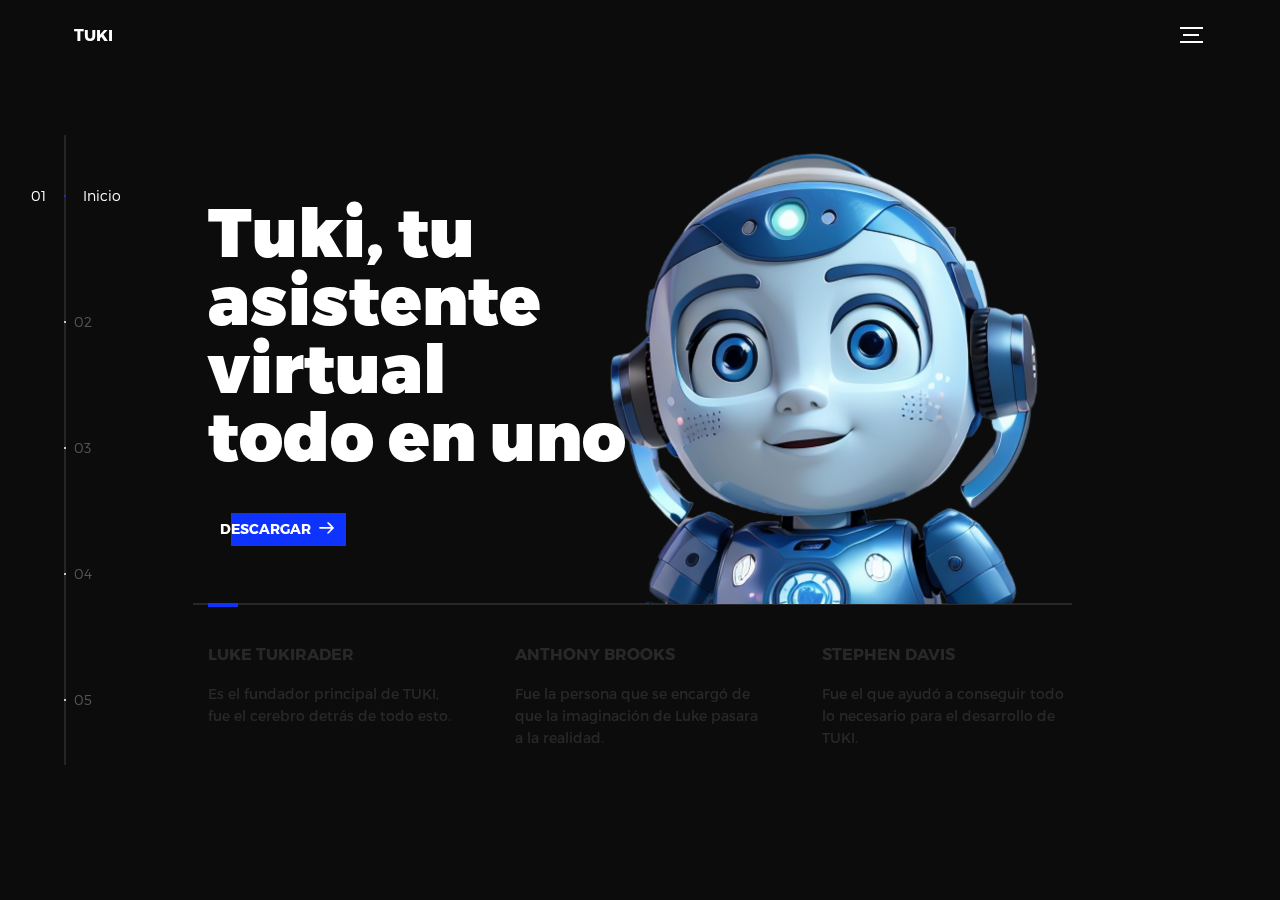
==== commit 596cee0b: "finish" ====
--- a/index.html
+++ b/index.html
@@ -5,9 +5,9 @@
   <meta charset="utf-8">
   <meta name="viewport" content="width=device-width, initial-scale=1">
   <meta http-equiv="X-UA-Compatible" content="IE=edge">
-  <meta name="description" content="HTML5 website template">
-  <meta name="keywords" content="global, template, html, sass, jquery">
-  <meta name="author" content="Bucky Maler">
+  <meta name="description" content="TUKI Virtual Assistant">
+  <meta name="keywords" content="TUKI, Asistente Virtual, Virtual Assistant, Siri, Alexa">
+  <meta name="author" content="Isaac Manchego">
   <link rel="stylesheet" href="assets/css/main.css">
 </head>
 <body>
@@ -18,7 +18,7 @@
     <img src="" alt="Global">
     <p>TUKI</p>
   </a>
-  <p class="device-notification--message">Global has so much to offer that we must request you orient your device to portrait or find a larger screen. You won't be disappointed.</p>
+  <p class="device-notification--message">TUKI tiene tanto que ofrecer que debemos solicitarle que oriente su dispositivo en posición vertical o busque una pantalla más grande. No te decepcionarás.</p>
 </div>
 
 <div class="perspective effect-rotate-left">
@@ -61,15 +61,15 @@
               </div>
               <div class="intro--options">
                 <a href="#0">
-                  <h3>Isaac Manchego</h3>
+                  <h3>Luke Tukirader</h3>
                   <p>Es el fundador principal de TUKI, fue el cerebro detrás de todo esto.</p>
                 </a>
                 <a href="#0">
-                  <h3>Cristhian Gómez</h3>
-                  <p>Fue la persona que se encargó de que la imaginación de Isaac pasara a la realidad.</p>
-                </a>
-                <a href="#0">
-                  <h3>Sebastián Henao</h3>
+                  <h3>Anthony Brooks</h3>
+                  <p>Fue la persona que se encargó de que la imaginación de Luke pasara a la realidad.</p>
+                </a>
+                <a href="#0">
+                  <h3>Stephen Davis</h3>
                   <p>Fue el que ayudó a conseguir todo lo necesario para el desarrollo de TUKI.</p>
                 </a>
               </div>
@@ -160,7 +160,7 @@
             <div class="about">
               <div class="about--banner">
                 <h2>Tu acceso<br>al futuro<br>tecnológico<br>con TUKI.</h2>
-                <a href="#0">Ver más
+                <a href="about.html">Ver más
                   <span>
                     <svg version="1.1" id="Layer_1" xmlns="http://www.w3.org/2000/svg" xmlns:xlink="http://www.w3.org/1999/xlink" x="0px" y="0px" viewBox="0 0 150 118" style="enable-background:new 0 0 150 118;" xml:space="preserve">
                     <g transform="translate(0.000000,118.000000) scale(0.100000,-0.100000)">
@@ -197,7 +197,7 @@
                     </svg>
                   </span>
                 </a>
-                <video src="assets/img/chat.mp4" autoplay>
+                <video src="assets/img/chat.mp4" autoplay="" loop="">
               </div>
               <div class="intro--options1">
                 <a href="#0">
--- a/assets/css/main.css
+++ b/assets/css/main.css
@@ -1036,6 +1036,11 @@
     max-width: 100%;
   }
 }
+
+.ques {
+  width: 70%;
+  display: inline-block;
+}
 .about--banner {
   position: relative;
   height: 475px;
